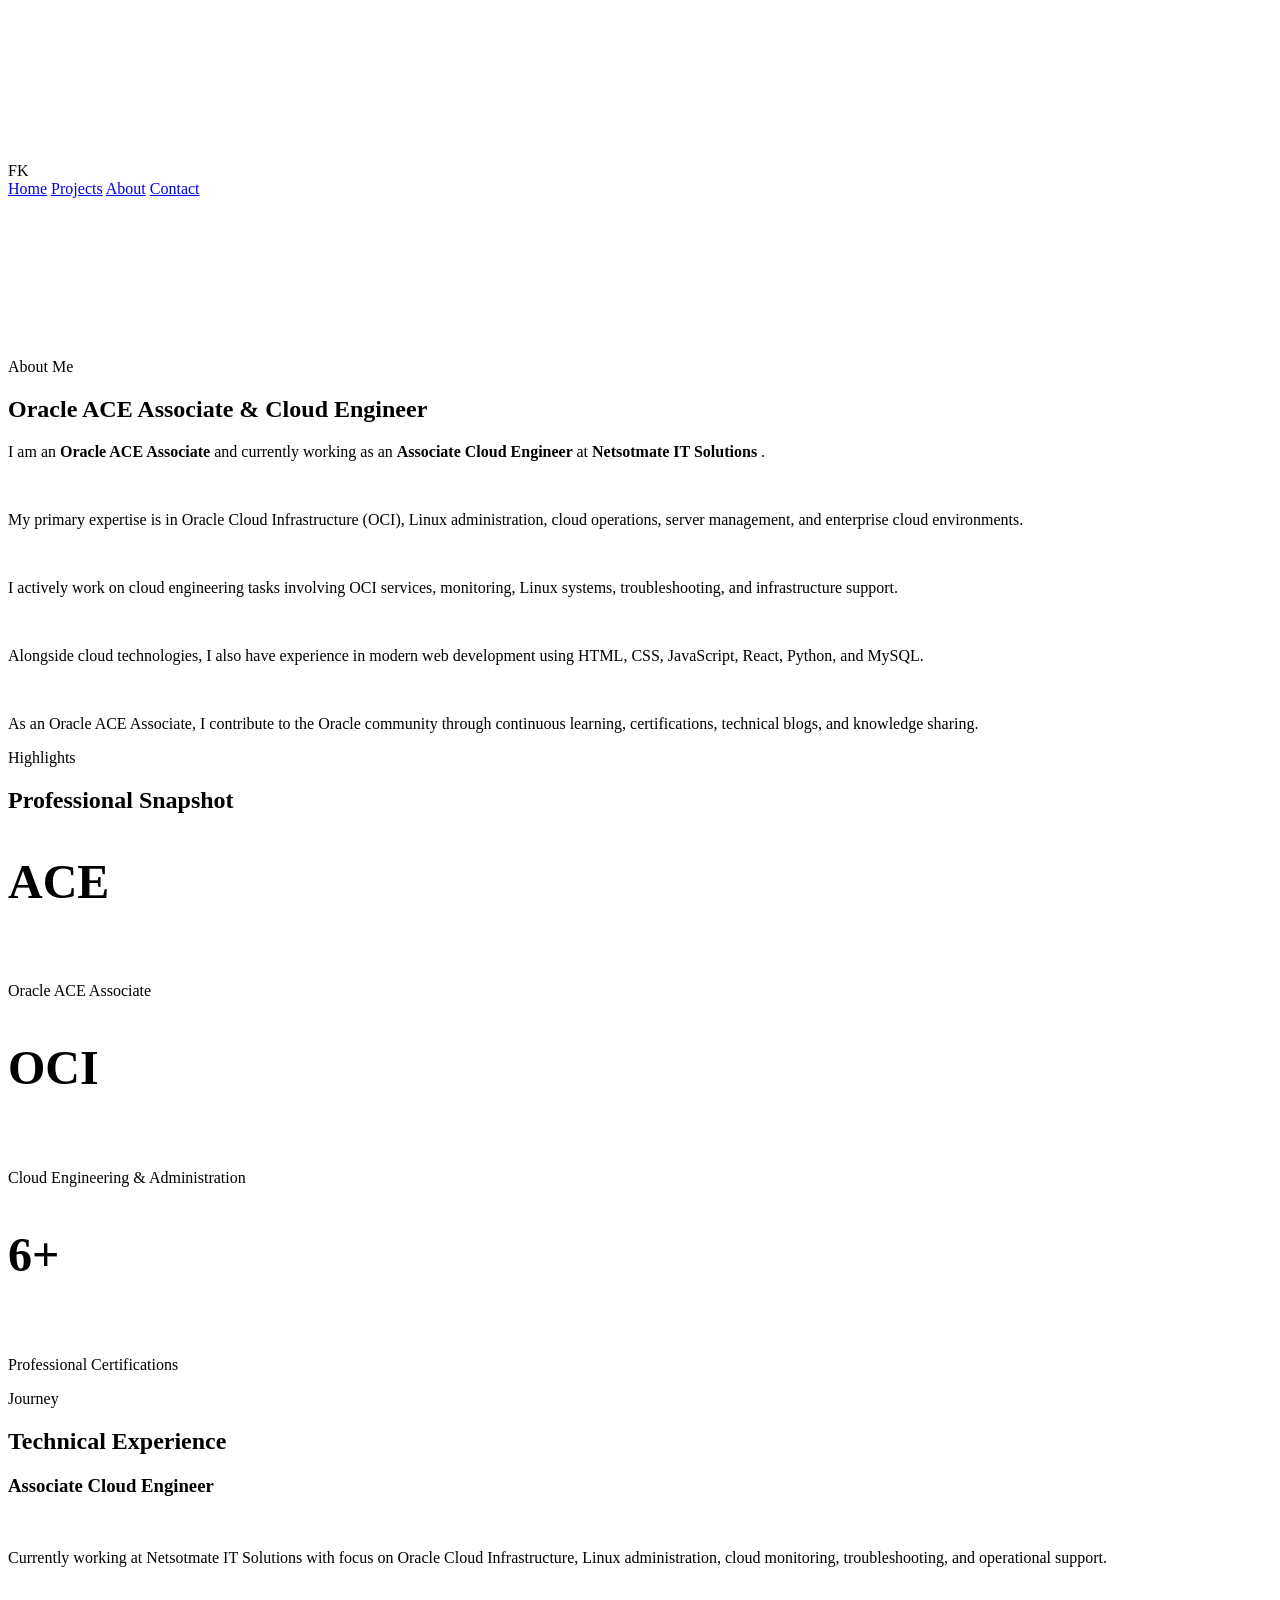
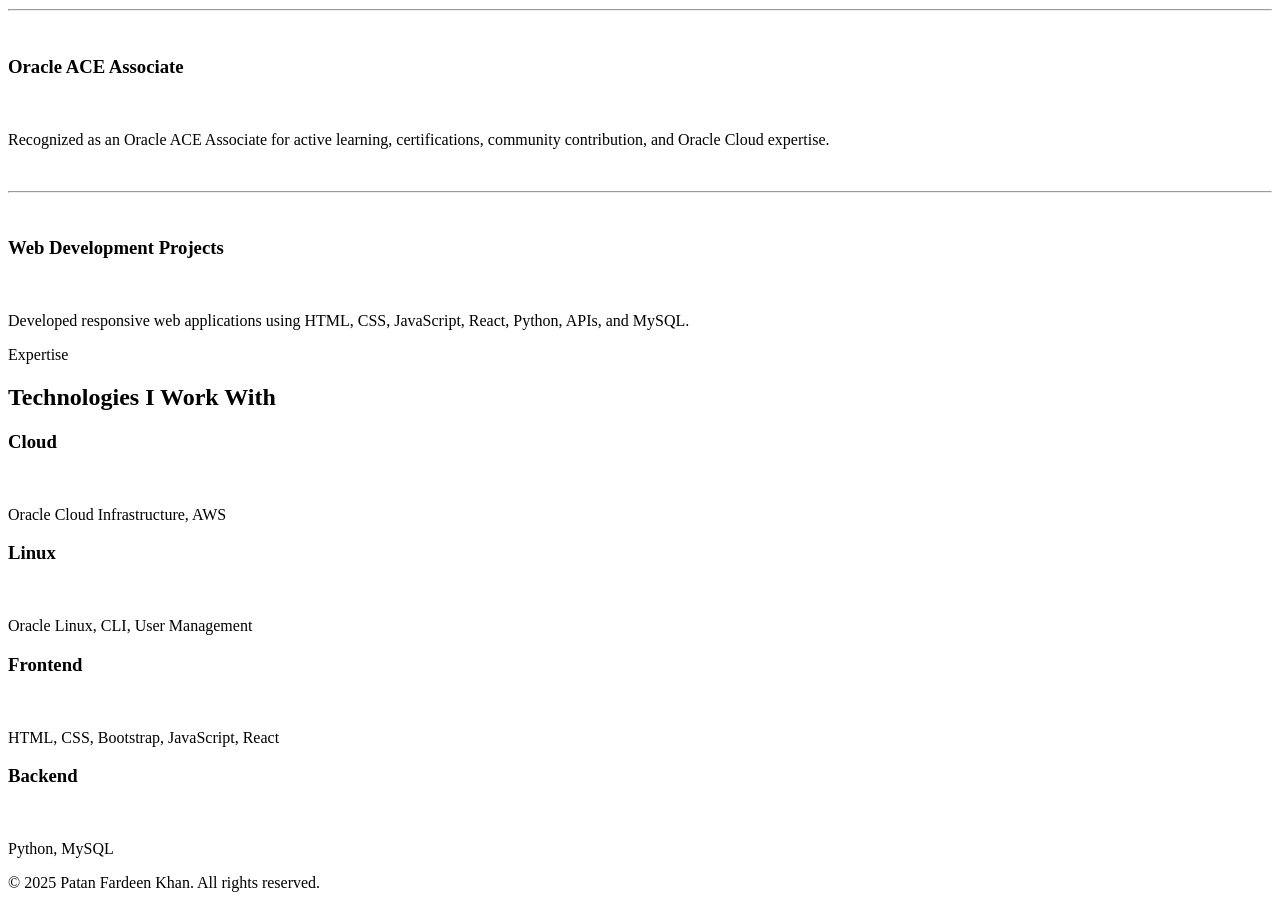
==== about.html @ bdfa86b9 "CSS" ====
<!DOCTYPE html>
<html lang="en">

<head>

  <meta charset="UTF-8" />
  <meta name="viewport" content="width=device-width, initial-scale=1.0"/>

  <title>About | Patan Fardeen Khan</title>

  <link rel="icon" href="images/icons8-portfolio-50.ico">

  <link rel="preconnect" href="https://fonts.googleapis.com">
  <link rel="preconnect" href="https://fonts.gstatic.com" crossorigin>

  <link href="https://fonts.googleapis.com/css2?family=Syne:wght@400;600;700;800&family=DM+Sans:wght@300;400;500;700&display=swap" rel="stylesheet">

  <link rel="stylesheet" href="css/style.css">

</head>

<body>

  <canvas id="bg-canvas"></canvas>

  <!-- HEADER -->

  <header>

    <div class="nav-logo">
      FK
    </div>

    <nav>
      <a href="index.html">Home</a>
      <a href="projects.html">Projects</a>
      <a href="about.html" class="active">About</a>
      <a href="contact.html">Contact</a>
    </nav>

  </header>

  <main>

    <!-- HERO -->

    <section class="section" style="padding-top:10rem;">

      <div class="section-label reveal">
        About Me
      </div>

      <h1 class="section-title reveal">
        Oracle ACE Associate & Cloud Engineer
      </h1>

      <div class="card reveal">

        <p>

          I am an
          <strong style="color:var(--accent);">
            Oracle ACE Associate
          </strong>
          and currently working as an
          <strong style="color:var(--accent);">
            Associate Cloud Engineer
          </strong>
          at
          <strong style="color:var(--accent2);">
            Netsotmate IT Solutions
          </strong>.

        </p>

        <br>

        <p>

          My primary expertise is in
          Oracle Cloud Infrastructure (OCI),
          Linux administration,
          cloud operations,
          server management,
          and enterprise cloud environments.

        </p>

        <br>

        <p>

          I actively work on cloud engineering tasks involving
          OCI services, monitoring, Linux systems,
          troubleshooting, and infrastructure support.

        </p>

        <br>

        <p>

          Alongside cloud technologies,
          I also have experience in modern web development using
          HTML, CSS, JavaScript, React, Python, and MySQL.

        </p>

        <br>

        <p>

          As an Oracle ACE Associate,
          I contribute to the Oracle community through
          continuous learning, certifications,
          technical blogs, and knowledge sharing.

        </p>

      </div>

    </section>

    <!-- STATS -->

    <section class="section reveal">

      <div class="section-label">
        Highlights
      </div>

      <h2 class="section-title">
        Professional Snapshot
      </h2>

      <div class="project-grid">

        <div class="card">

          <h2 style="font-size:3rem; color:var(--accent);">
            ACE
          </h2>

          <br>

          <p>
            Oracle ACE Associate
          </p>

        </div>

        <div class="card">

          <h2 style="font-size:3rem; color:var(--accent);">
            OCI
          </h2>

          <br>

          <p>
            Cloud Engineering & Administration
          </p>

        </div>

        <div class="card">

          <h2 style="font-size:3rem; color:var(--accent);">
            6+
          </h2>

          <br>

          <p>
            Professional Certifications
          </p>

        </div>

      </div>

    </section>

    <!-- JOURNEY -->

    <section class="section reveal">

      <div class="section-label">
        Journey
      </div>

      <h2 class="section-title">
        Technical Experience
      </h2>

      <div class="card">

        <h3>
          Associate Cloud Engineer
        </h3>

        <br>

        <p>

          Currently working at Netsotmate IT Solutions
          with focus on Oracle Cloud Infrastructure,
          Linux administration, cloud monitoring,
          troubleshooting, and operational support.

        </p>

        <br>

        <hr style="border-color:var(--border);">

        <br>

        <h3>
          Oracle ACE Associate
        </h3>

        <br>

        <p>

          Recognized as an Oracle ACE Associate
          for active learning, certifications,
          community contribution, and Oracle Cloud expertise.

        </p>

        <br>

        <hr style="border-color:var(--border);">

        <br>

        <h3>
          Web Development Projects
        </h3>

        <br>

        <p>

          Developed responsive web applications
          using HTML, CSS, JavaScript, React,
          Python, APIs, and MySQL.

        </p>

      </div>

    </section>

    <!-- SKILLS -->

    <section class="section reveal">

      <div class="section-label">
        Expertise
      </div>

      <h2 class="section-title">
        Technologies I Work With
      </h2>

      <div class="project-grid">

        <div class="card">
          <h3>Cloud</h3>
          <br>
          <p>Oracle Cloud Infrastructure, AWS</p>
        </div>

        <div class="card">
          <h3>Linux</h3>
          <br>
          <p>Oracle Linux, CLI, User Management</p>
        </div>

        <div class="card">
          <h3>Frontend</h3>
          <br>
          <p>HTML, CSS, Bootstrap, JavaScript, React</p>
        </div>

        <div class="card">
          <h3>Backend</h3>
          <br>
          <p>Python, MySQL</p>
        </div>

      </div>

    </section>

  </main>

  <!-- FOOTER -->

  <footer>

    <p>
      &copy; 2025 Patan Fardeen Khan. All rights reserved.
    </p>

  </footer>

  <script src="js/script.js"></script>

</body>
</html>
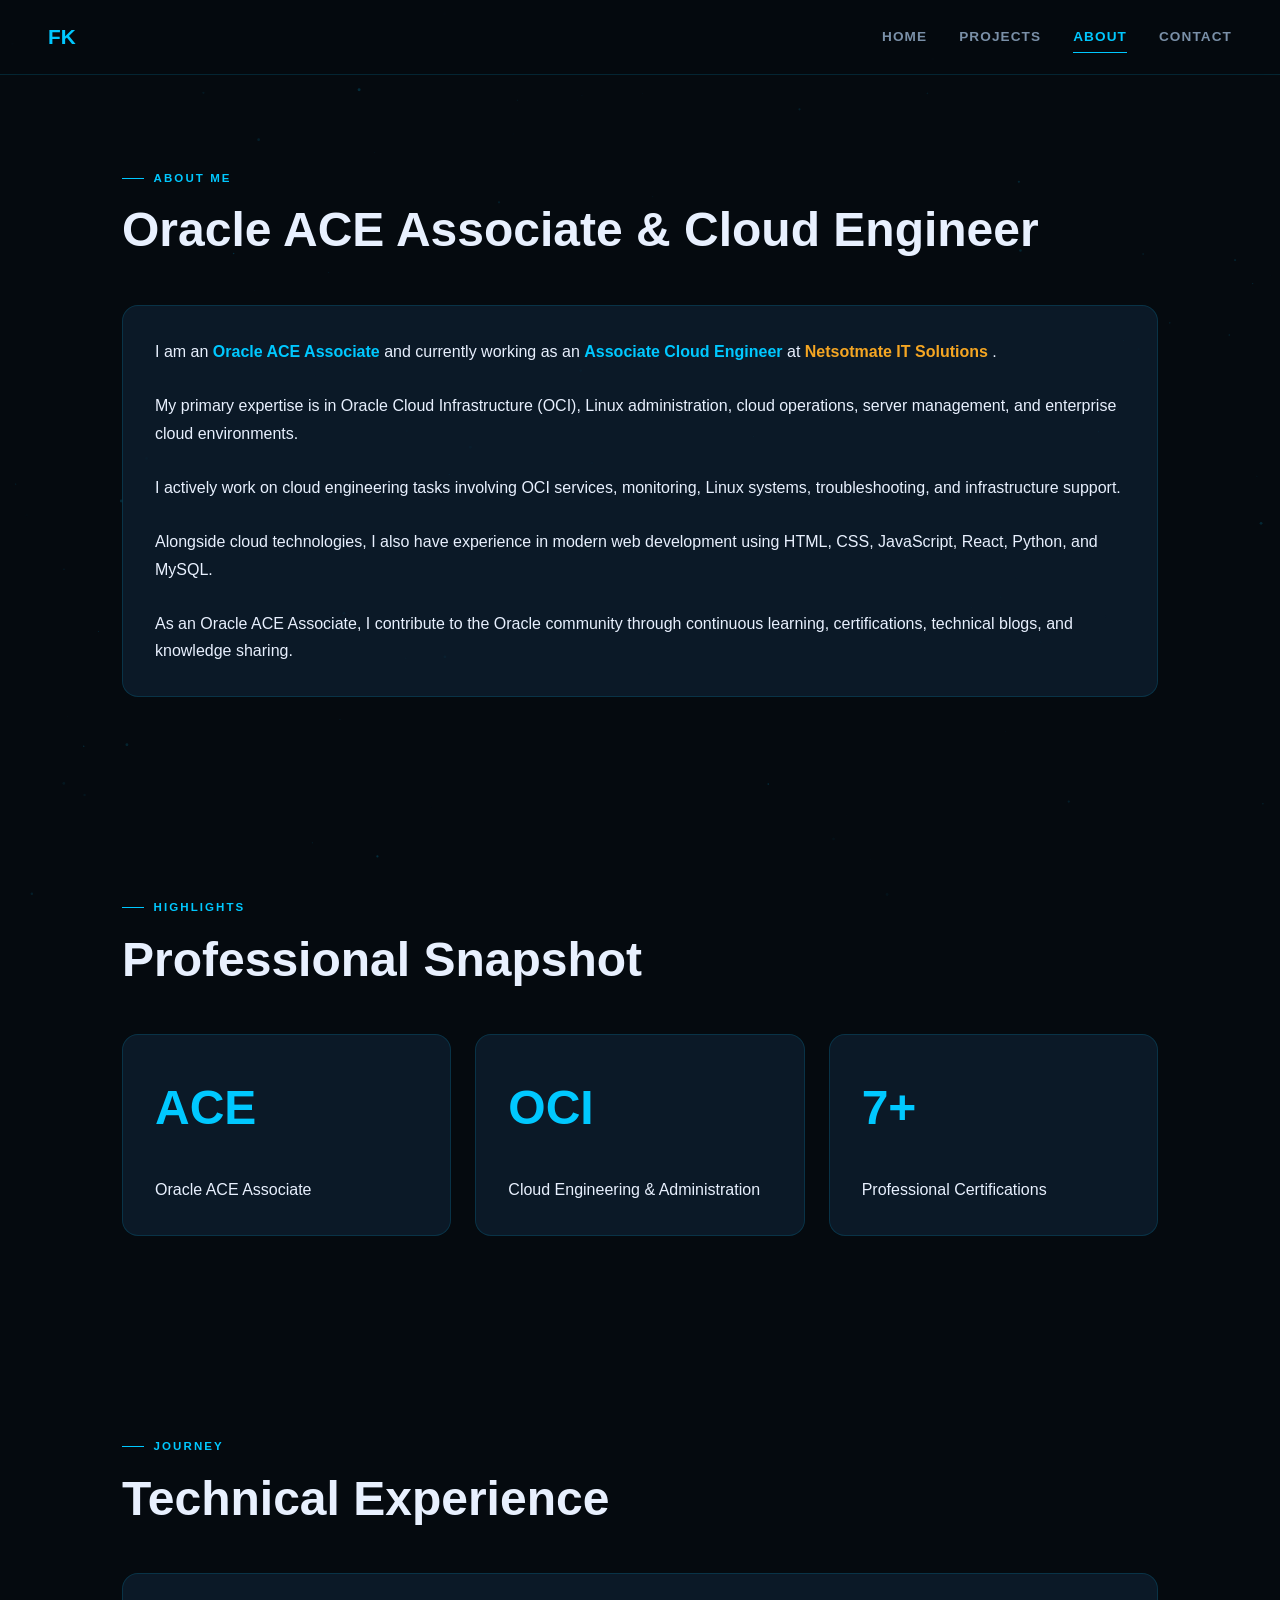
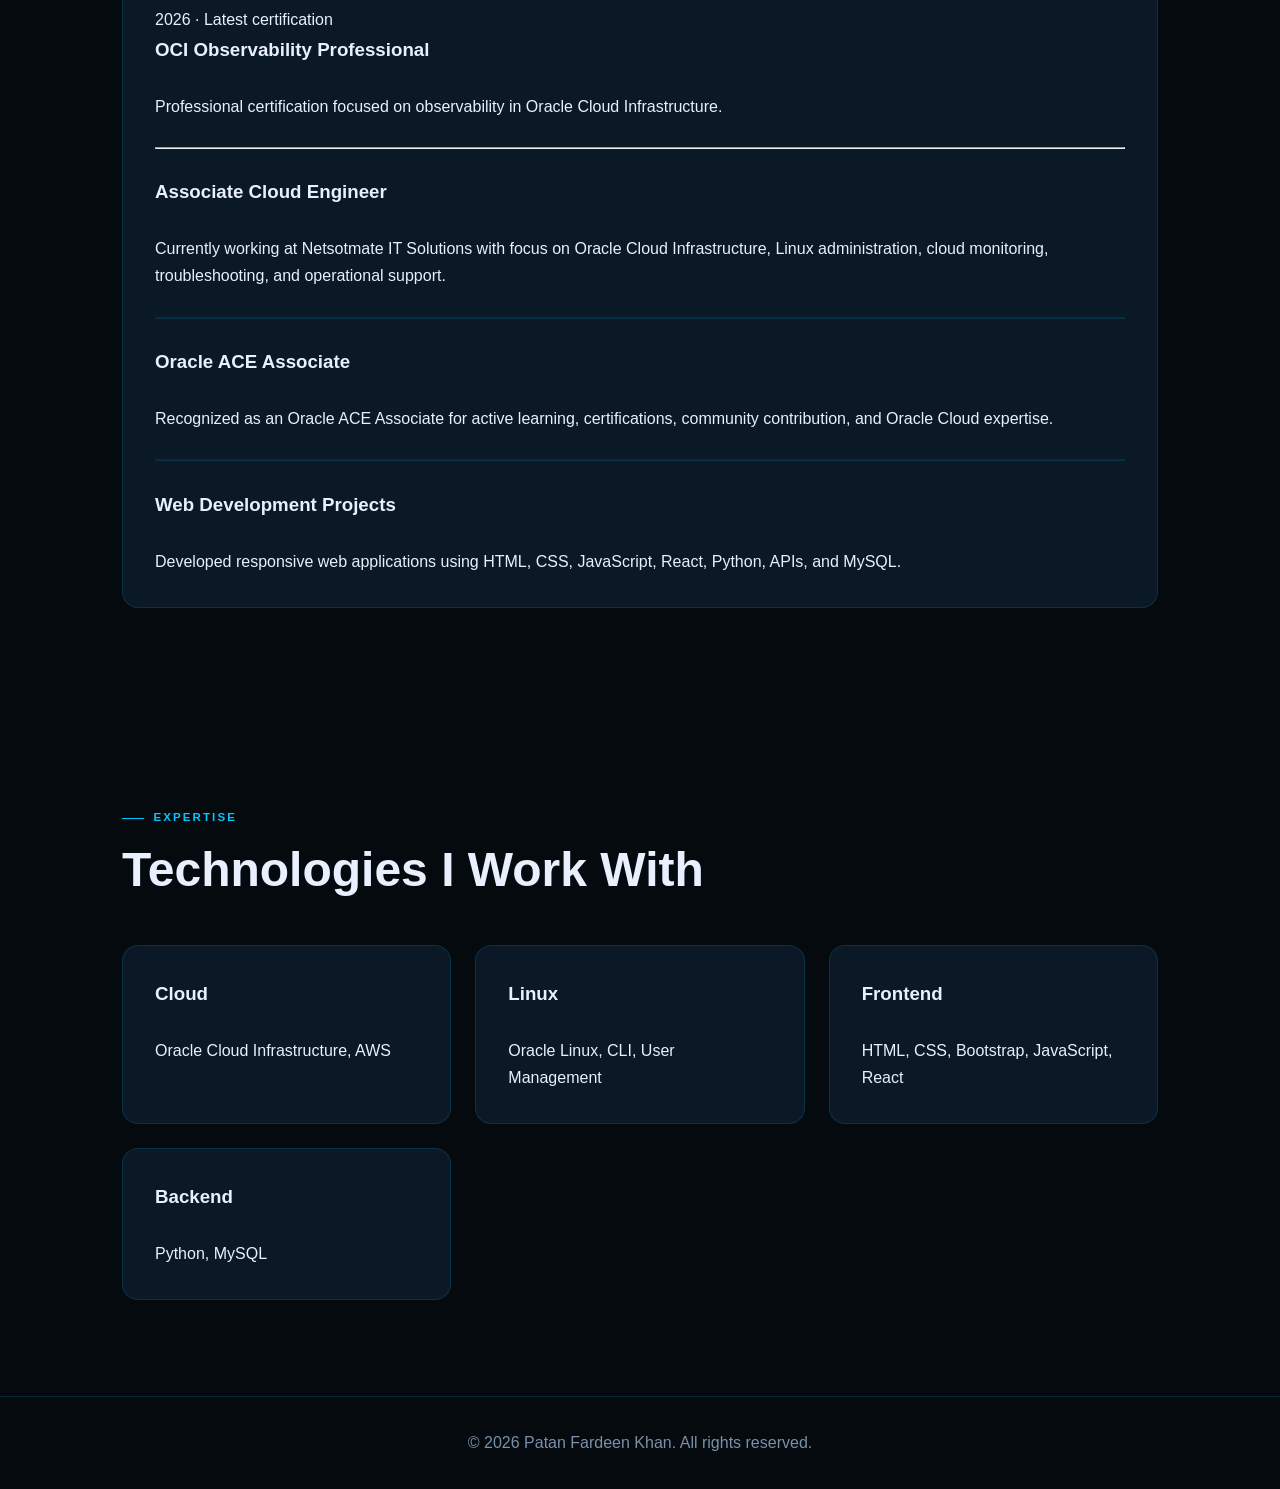
==== commit 25bc4eb7: "Refresh portfolio design and add OCI Observability Professional 2026" ====
--- a/about.html
+++ b/about.html
@@ -165,8 +165,8 @@
 
         <div class="card">
 
-          <h2 style="font-size:3rem; color:var(--accent);">
-            6+
+          <h2 style="font-size:3rem; color:var(--accent);">
+            7+
           </h2>
 
           <br>
@@ -193,9 +193,17 @@
         Technical Experience
       </h2>
 
-      <div class="card">
-
-        <h3>
+      <div class="card">
+
+        <div class="credential-kicker">2026 · Latest certification</div>
+        <h3>OCI Observability Professional</h3>
+        <br>
+        <p>Professional certification focused on observability in Oracle Cloud Infrastructure.</p>
+        <br>
+        <hr>
+        <br>
+
+        <h3>
           Associate Cloud Engineer
         </h3>
 
@@ -303,7 +311,7 @@
   <footer>
 
     <p>
-      &copy; 2025 Patan Fardeen Khan. All rights reserved.
+      &copy; 2026 Patan Fardeen Khan. All rights reserved.
     </p>
 
   </footer>
@@ -311,4 +319,5 @@
   <script src="js/script.js"></script>
 
 </body>
-</html>+</html>
+
--- a/css/style.css
+++ b/css/style.css
@@ -0,0 +1,517 @@
+:root {
+  --bg: #050a0f;
+  --bg2: #0a1420;
+  --bg3: #0d1d2e;
+  --accent: #00c8ff;
+  --accent2: #f5a623;
+  --oracle-red: #c74634;
+  --text: #e8f0fe;
+  --text-muted: #7a90a8;
+  --card: rgba(13, 29, 46, 0.8);
+  --border: rgba(0, 200, 255, 0.15);
+
+  --font-display: 'Syne', sans-serif;
+  --font-body: 'DM Sans', sans-serif;
+}
+
+/* ===== CONTACT PAGE ===== */
+
+.contact-section{
+  min-height:100vh;
+  display:flex;
+  align-items:center;
+  justify-content:center;
+  padding:8rem 2rem 4rem;
+  position:relative;
+  z-index:1;
+}
+
+.contact-wrapper{
+  width:100%;
+  max-width:750px;
+}
+
+.contact-card{
+  background:var(--card);
+  border:1px solid var(--border);
+  border-radius:20px;
+  padding:3rem;
+  backdrop-filter:blur(10px);
+}
+
+.contact-card h2{
+  font-family:var(--font-display);
+  font-size:clamp(2rem,4vw,3rem);
+  margin-bottom:1rem;
+}
+
+.contact-card p{
+  color:var(--text-muted);
+  margin-bottom:2rem;
+}
+
+form{
+  width:100%;
+  max-width:100%;
+  margin:auto;
+  display:flex;
+  flex-direction:column;
+  gap:1.2rem;
+}
+
+input,
+textarea{
+  width:100%;
+  background:rgba(255,255,255,.03);
+  border:1px solid var(--border);
+  padding:1rem;
+  border-radius:12px;
+  color:white;
+  font-size:1rem;
+  transition:.3s;
+}
+
+input:focus,
+textarea:focus{
+  border-color:var(--accent);
+  box-shadow:0 0 20px rgba(0,200,255,.1);
+}
+
+textarea{
+  min-height:180px;
+  resize:none;
+}
+
+button{
+  background:var(--accent);
+  color:#000;
+  border:none;
+  padding:1rem;
+  border-radius:12px;
+  font-weight:700;
+  font-size:1rem;
+  cursor:pointer;
+  transition:.3s;
+}
+
+button:hover{
+  transform:translateY(-3px);
+  box-shadow:0 10px 30px rgba(0,200,255,.25);
+}
+
+.form-feedback{
+  margin-top:1rem;
+  text-align:center;
+}
+
+.contact-email{
+  margin-top:2rem;
+  text-align:center;
+  color:var(--text-muted);
+}
+
+.contact-email a{
+  color:var(--accent);
+  text-decoration:none;
+}
+
+.contact-email a:hover{
+  text-decoration:underline;
+}
+
+*{
+  margin:0;
+  padding:0;
+  box-sizing:border-box;
+}
+
+html{
+  scroll-behavior:smooth;
+}
+
+body{
+  font-family:var(--font-body);
+  background:var(--bg);
+  color:var(--text);
+  overflow-x:hidden;
+  line-height:1.7;
+}
+
+/* ===== BACKGROUND ===== */
+
+#bg-canvas{
+  position:fixed;
+  top:0;
+  left:0;
+  width:100%;
+  height:100%;
+  z-index:0;
+  opacity:.4;
+}
+
+/* ===== HEADER ===== */
+
+header{
+  position:fixed;
+  top:0;
+  left:0;
+  right:0;
+  z-index:1000;
+
+  display:flex;
+  justify-content:space-between;
+  align-items:center;
+
+  padding:1.2rem 3rem;
+
+  background:rgba(5,10,15,.75);
+  backdrop-filter:blur(20px);
+
+  border-bottom:1px solid var(--border);
+}
+
+.nav-logo{
+  font-family:var(--font-display);
+  font-size:1.3rem;
+  font-weight:800;
+  color:var(--accent);
+}
+
+nav{
+  display:flex;
+  gap:2rem;
+  margin-left:auto;
+  align-items:center;
+}
+
+nav a{
+  text-decoration:none;
+  color:var(--text-muted);
+  font-size:.85rem;
+  font-weight:600;
+  letter-spacing:.08em;
+  text-transform:uppercase;
+  transition:.3s;
+  position:relative;
+}
+
+nav a:hover,
+nav a.active{
+  color:var(--accent);
+}
+
+nav a::after{
+  content:'';
+  position:absolute;
+  left:0;
+  bottom:-5px;
+  width:0;
+  height:1px;
+  background:var(--accent);
+  transition:.3s;
+}
+
+nav a:hover::after,
+nav a.active::after{
+  width:100%;
+}
+
+/* ===== COMMON SECTION ===== */
+
+.section{
+  position:relative;
+  z-index:1;
+  max-width:1100px;
+  margin:auto;
+  padding:6rem 2rem;
+}
+
+.section-label{
+  display:inline-flex;
+  align-items:center;
+  gap:.6rem;
+
+  color:var(--accent);
+
+  font-size:.72rem;
+  font-weight:700;
+
+  text-transform:uppercase;
+  letter-spacing:.18em;
+
+  margin-bottom:1rem;
+}
+
+.section-label::before{
+  content:'';
+  width:22px;
+  height:1px;
+  background:var(--accent);
+}
+
+.section-title{
+  font-family:var(--font-display);
+  font-size:clamp(2rem,4vw,3rem);
+  font-weight:800;
+  line-height:1.1;
+  margin-bottom:3rem;
+}
+
+/* ===== HERO ===== */
+
+.hero{
+  min-height:100vh;
+  display:flex;
+  align-items:center;
+  justify-content:center;
+  padding:8rem 2rem 4rem;
+  position:relative;
+}
+
+.hero-inner{
+  display:grid;
+  grid-template-columns:1fr 1fr;
+  gap:5rem;
+  align-items:center;
+  max-width:1100px;
+  width:100%;
+}
+
+.hero-name{
+  font-family:var(--font-display);
+  font-size:clamp(3rem,6vw,5rem);
+  font-weight:800;
+  line-height:1;
+  margin-bottom:1rem;
+}
+
+.hero-name .outline{
+  display:block;
+  color:transparent;
+  -webkit-text-stroke:1.5px rgba(0,200,255,.7);
+}
+
+.hero-desc{
+  color:var(--text-muted);
+  max-width:500px;
+  margin-bottom:2rem;
+}
+
+.hero-desc strong{
+  color:var(--text);
+}
+
+.hero-ctas{
+  display:flex;
+  gap:1rem;
+  flex-wrap:wrap;
+}
+
+.btn-primary{
+  background:var(--accent);
+  color:#000;
+  text-decoration:none;
+  padding:.9rem 2rem;
+  border-radius:5px;
+  font-weight:700;
+  transition:.3s;
+}
+
+.btn-primary:hover{
+  transform:translateY(-3px);
+  box-shadow:0 10px 30px rgba(0,200,255,.25);
+}
+
+.btn-outline{
+  border:1px solid var(--border);
+  color:var(--text);
+  text-decoration:none;
+  padding:.9rem 2rem;
+  border-radius:5px;
+  transition:.3s;
+}
+
+.btn-outline:hover{
+  border-color:var(--accent);
+  color:var(--accent);
+}
+
+/* ===== PROFILE ===== */
+
+.profile-wrap{
+  position:relative;
+  width:230px;
+  height:230px;
+  margin:auto;
+}
+
+.profile-wrap::before{
+  content:'';
+  position:absolute;
+  inset:-4px;
+  border-radius:50%;
+  background:conic-gradient(
+    var(--accent),
+    var(--accent2),
+    var(--oracle-red),
+    var(--accent)
+  );
+
+  animation:spin 5s linear infinite;
+}
+
+.profile-wrap::after{
+  content:'';
+  position:absolute;
+  inset:3px;
+  background:var(--bg);
+  border-radius:50%;
+}
+
+.profile-pic{
+  position:relative;
+  z-index:2;
+  width:100%;
+  height:100%;
+  object-fit:cover;
+  border-radius:50%;
+}
+
+/* ===== CARD ===== */
+
+.card{
+  background:var(--card);
+  border:1px solid var(--border);
+  border-radius:16px;
+  padding:2rem;
+  transition:.35s;
+}
+
+.card:hover{
+  transform:translateY(-5px);
+  border-color:rgba(0,200,255,.4);
+}
+
+/* ===== PROJECTS ===== */
+
+.project-grid{
+  display:grid;
+  grid-template-columns:repeat(auto-fit,minmax(300px,1fr));
+  gap:1.5rem;
+}
+
+.project-card{
+  background:var(--card);
+  border:1px solid var(--border);
+  border-radius:16px;
+  padding:2rem;
+  transition:.35s;
+}
+
+.project-card:hover{
+  transform:translateY(-6px);
+  border-color:rgba(0,200,255,.35);
+}
+
+.project-card h3{
+  margin-bottom:1rem;
+  font-family:var(--font-display);
+}
+
+.project-card p{
+  color:var(--text-muted);
+  margin-bottom:1.5rem;
+}
+
+.project-links{
+  display:flex;
+  gap:1rem;
+}
+
+.project-links a{
+  color:var(--accent);
+  text-decoration:none;
+}
+
+/* ===== FORM ===== */
+
+form{
+  display:flex;
+  flex-direction:column;
+  gap:1rem;
+  max-width:700px;
+}
+
+input,
+textarea{
+  background:rgba(255,255,255,.03);
+  border:1px solid var(--border);
+  padding:1rem;
+  border-radius:10px;
+  color:white;
+  outline:none;
+}
+
+textarea{
+  min-height:180px;
+  resize:none;
+}
+
+/* ===== FOOTER ===== */
+
+footer{
+  position:relative;
+  z-index:1;
+  border-top:1px solid var(--border);
+  padding:2rem;
+  text-align:center;
+  color:var(--text-muted);
+}
+
+/* ===== ANIMATION ===== */
+
+.reveal{
+  opacity:0;
+  transform:translateY(40px);
+  transition:1s;
+}
+
+.reveal.visible{
+  opacity:1;
+  transform:translateY(0);
+}
+
+@keyframes spin{
+  from{
+    transform:rotate(0);
+  }
+  to{
+    transform:rotate(360deg);
+  }
+}
+
+/* ===== RESPONSIVE ===== */
+
+@media(max-width:768px){
+
+  header{
+    padding:1rem 1.5rem;
+  }
+
+  nav{
+    gap:1rem;
+  }
+
+  .hero-inner{
+    grid-template-columns:1fr;
+    text-align:center;
+  }
+
+  .hero-ctas{
+    justify-content:center;
+  }
+
+  .section{
+    padding:4rem 1.5rem;
+  }
+}
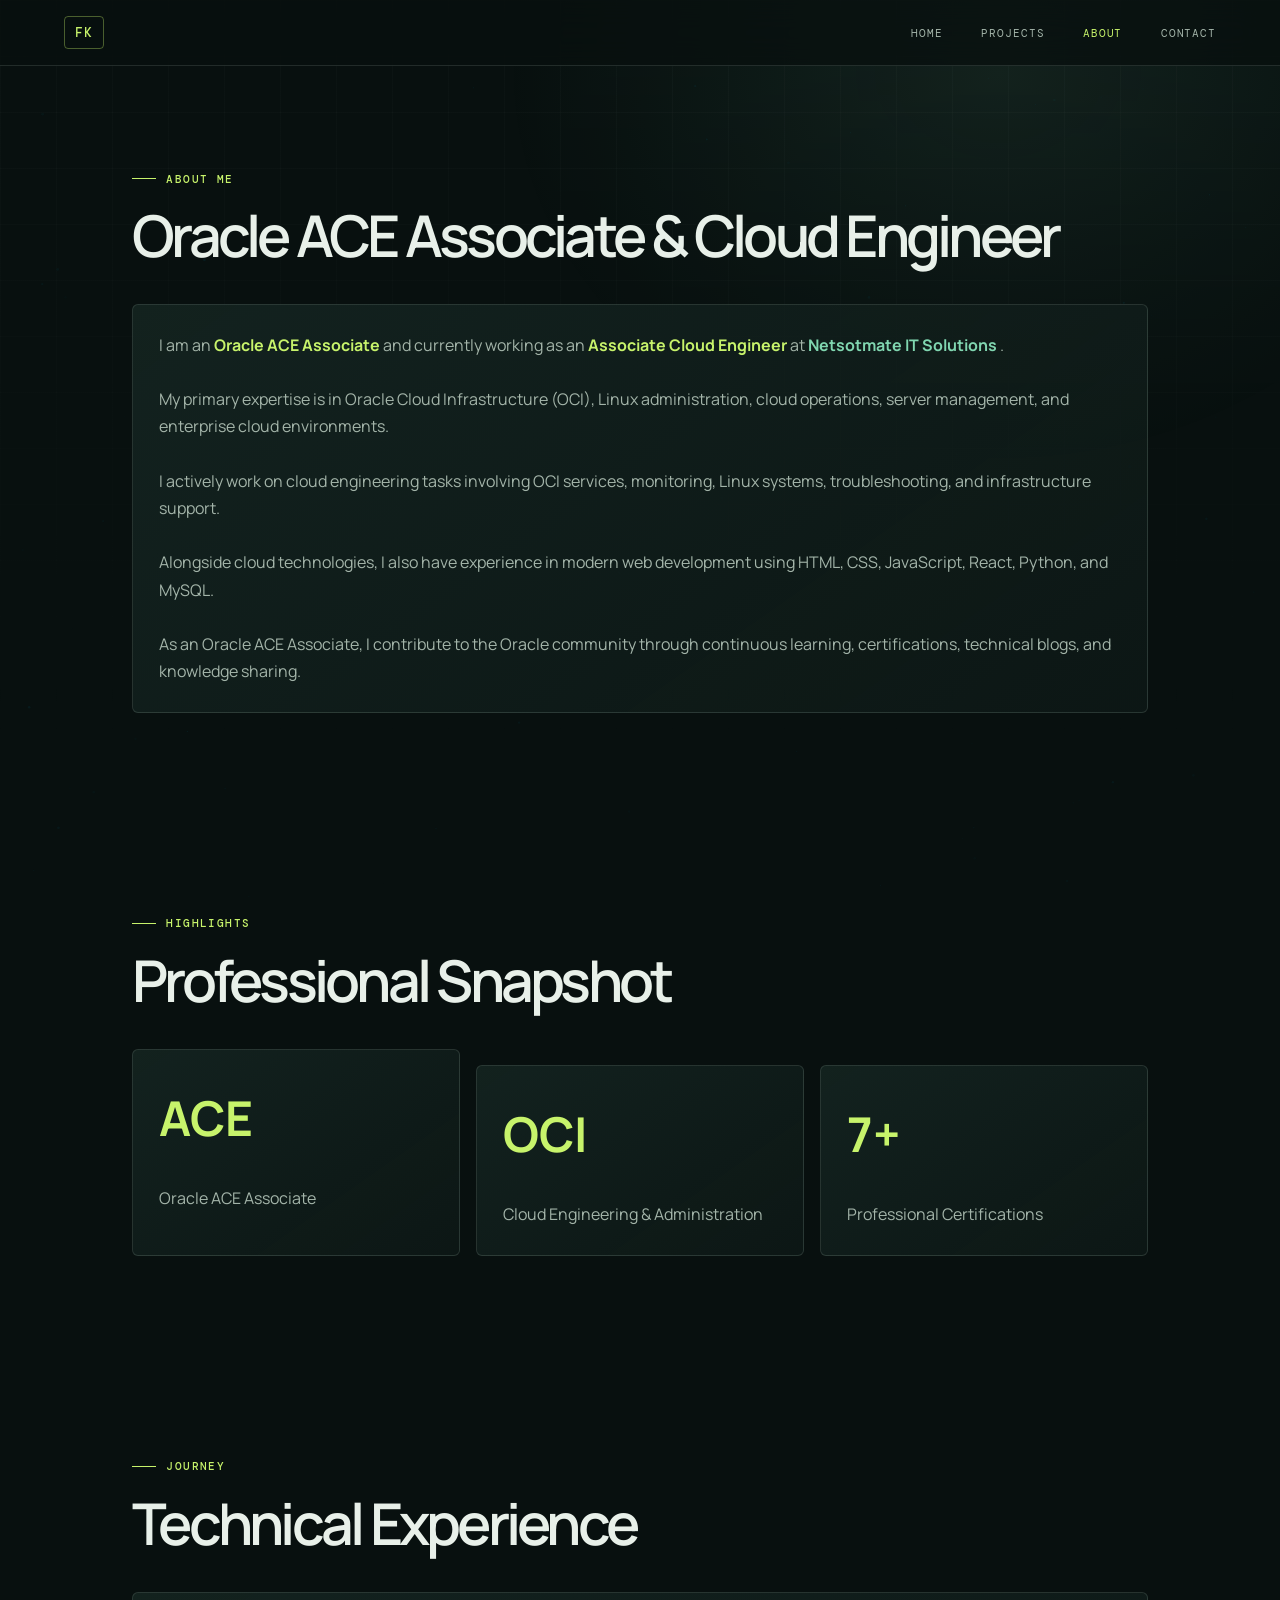
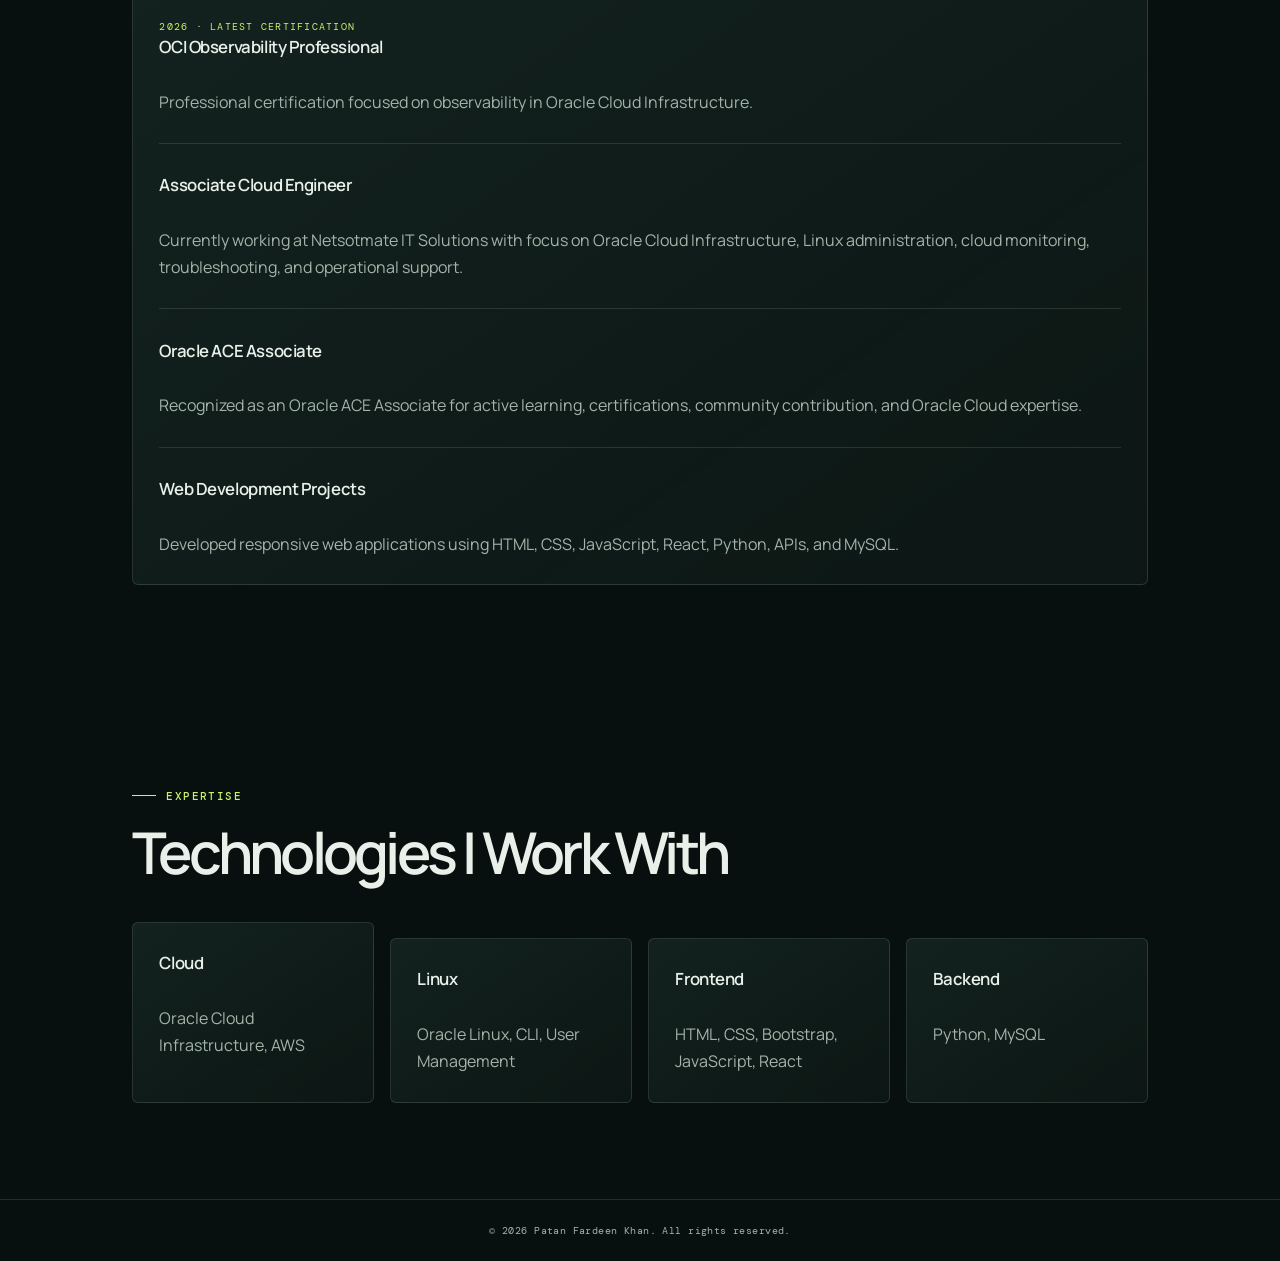
==== commit 9f5344c2: "Bust cached stylesheet on portfolio pages" ====
--- a/about.html
+++ b/about.html
@@ -15,7 +15,7 @@
 
   <link href="https://fonts.googleapis.com/css2?family=Syne:wght@400;600;700;800&family=DM+Sans:wght@300;400;500;700&display=swap" rel="stylesheet">
 
-  <link rel="stylesheet" href="css/style.css">
+  <link rel="stylesheet" href="css/style.css?v=20260924">
 
 </head>
 
--- a/css/style.css
+++ b/css/style.css
@@ -1,517 +1,14 @@
-:root {
-  --bg: #050a0f;
-  --bg2: #0a1420;
-  --bg3: #0d1d2e;
-  --accent: #00c8ff;
-  --accent2: #f5a623;
-  --oracle-red: #c74634;
-  --text: #e8f0fe;
-  --text-muted: #7a90a8;
-  --card: rgba(13, 29, 46, 0.8);
-  --border: rgba(0, 200, 255, 0.15);
+@import url('https://fonts.googleapis.com/css2?family=DM+Mono:wght@400;500&family=Manrope:wght@400;500;600;700;800&display=swap');
 
-  --font-display: 'Syne', sans-serif;
-  --font-body: 'DM Sans', sans-serif;
-}
-
-/* ===== CONTACT PAGE ===== */
-
-.contact-section{
-  min-height:100vh;
-  display:flex;
-  align-items:center;
-  justify-content:center;
-  padding:8rem 2rem 4rem;
-  position:relative;
-  z-index:1;
-}
-
-.contact-wrapper{
-  width:100%;
-  max-width:750px;
-}
-
-.contact-card{
-  background:var(--card);
-  border:1px solid var(--border);
-  border-radius:20px;
-  padding:3rem;
-  backdrop-filter:blur(10px);
-}
-
-.contact-card h2{
-  font-family:var(--font-display);
-  font-size:clamp(2rem,4vw,3rem);
-  margin-bottom:1rem;
-}
-
-.contact-card p{
-  color:var(--text-muted);
-  margin-bottom:2rem;
-}
-
-form{
-  width:100%;
-  max-width:100%;
-  margin:auto;
-  display:flex;
-  flex-direction:column;
-  gap:1.2rem;
-}
-
-input,
-textarea{
-  width:100%;
-  background:rgba(255,255,255,.03);
-  border:1px solid var(--border);
-  padding:1rem;
-  border-radius:12px;
-  color:white;
-  font-size:1rem;
-  transition:.3s;
-}
-
-input:focus,
-textarea:focus{
-  border-color:var(--accent);
-  box-shadow:0 0 20px rgba(0,200,255,.1);
-}
-
-textarea{
-  min-height:180px;
-  resize:none;
-}
-
-button{
-  background:var(--accent);
-  color:#000;
-  border:none;
-  padding:1rem;
-  border-radius:12px;
-  font-weight:700;
-  font-size:1rem;
-  cursor:pointer;
-  transition:.3s;
-}
-
-button:hover{
-  transform:translateY(-3px);
-  box-shadow:0 10px 30px rgba(0,200,255,.25);
-}
-
-.form-feedback{
-  margin-top:1rem;
-  text-align:center;
-}
-
-.contact-email{
-  margin-top:2rem;
-  text-align:center;
-  color:var(--text-muted);
-}
-
-.contact-email a{
-  color:var(--accent);
-  text-decoration:none;
-}
-
-.contact-email a:hover{
-  text-decoration:underline;
-}
-
-*{
-  margin:0;
-  padding:0;
-  box-sizing:border-box;
-}
-
-html{
-  scroll-behavior:smooth;
-}
-
-body{
-  font-family:var(--font-body);
-  background:var(--bg);
-  color:var(--text);
-  overflow-x:hidden;
-  line-height:1.7;
-}
-
-/* ===== BACKGROUND ===== */
-
-#bg-canvas{
-  position:fixed;
-  top:0;
-  left:0;
-  width:100%;
-  height:100%;
-  z-index:0;
-  opacity:.4;
-}
-
-/* ===== HEADER ===== */
-
-header{
-  position:fixed;
-  top:0;
-  left:0;
-  right:0;
-  z-index:1000;
-
-  display:flex;
-  justify-content:space-between;
-  align-items:center;
-
-  padding:1.2rem 3rem;
-
-  background:rgba(5,10,15,.75);
-  backdrop-filter:blur(20px);
-
-  border-bottom:1px solid var(--border);
-}
-
-.nav-logo{
-  font-family:var(--font-display);
-  font-size:1.3rem;
-  font-weight:800;
-  color:var(--accent);
-}
-
-nav{
-  display:flex;
-  gap:2rem;
-  margin-left:auto;
-  align-items:center;
-}
-
-nav a{
-  text-decoration:none;
-  color:var(--text-muted);
-  font-size:.85rem;
-  font-weight:600;
-  letter-spacing:.08em;
-  text-transform:uppercase;
-  transition:.3s;
-  position:relative;
-}
-
-nav a:hover,
-nav a.active{
-  color:var(--accent);
-}
-
-nav a::after{
-  content:'';
-  position:absolute;
-  left:0;
-  bottom:-5px;
-  width:0;
-  height:1px;
-  background:var(--accent);
-  transition:.3s;
-}
-
-nav a:hover::after,
-nav a.active::after{
-  width:100%;
-}
-
-/* ===== COMMON SECTION ===== */
-
-.section{
-  position:relative;
-  z-index:1;
-  max-width:1100px;
-  margin:auto;
-  padding:6rem 2rem;
-}
-
-.section-label{
-  display:inline-flex;
-  align-items:center;
-  gap:.6rem;
-
-  color:var(--accent);
-
-  font-size:.72rem;
-  font-weight:700;
-
-  text-transform:uppercase;
-  letter-spacing:.18em;
-
-  margin-bottom:1rem;
-}
-
-.section-label::before{
-  content:'';
-  width:22px;
-  height:1px;
-  background:var(--accent);
-}
-
-.section-title{
-  font-family:var(--font-display);
-  font-size:clamp(2rem,4vw,3rem);
-  font-weight:800;
-  line-height:1.1;
-  margin-bottom:3rem;
-}
-
-/* ===== HERO ===== */
-
-.hero{
-  min-height:100vh;
-  display:flex;
-  align-items:center;
-  justify-content:center;
-  padding:8rem 2rem 4rem;
-  position:relative;
-}
-
-.hero-inner{
-  display:grid;
-  grid-template-columns:1fr 1fr;
-  gap:5rem;
-  align-items:center;
-  max-width:1100px;
-  width:100%;
-}
-
-.hero-name{
-  font-family:var(--font-display);
-  font-size:clamp(3rem,6vw,5rem);
-  font-weight:800;
-  line-height:1;
-  margin-bottom:1rem;
-}
-
-.hero-name .outline{
-  display:block;
-  color:transparent;
-  -webkit-text-stroke:1.5px rgba(0,200,255,.7);
-}
-
-.hero-desc{
-  color:var(--text-muted);
-  max-width:500px;
-  margin-bottom:2rem;
-}
-
-.hero-desc strong{
-  color:var(--text);
-}
-
-.hero-ctas{
-  display:flex;
-  gap:1rem;
-  flex-wrap:wrap;
-}
-
-.btn-primary{
-  background:var(--accent);
-  color:#000;
-  text-decoration:none;
-  padding:.9rem 2rem;
-  border-radius:5px;
-  font-weight:700;
-  transition:.3s;
-}
-
-.btn-primary:hover{
-  transform:translateY(-3px);
-  box-shadow:0 10px 30px rgba(0,200,255,.25);
-}
-
-.btn-outline{
-  border:1px solid var(--border);
-  color:var(--text);
-  text-decoration:none;
-  padding:.9rem 2rem;
-  border-radius:5px;
-  transition:.3s;
-}
-
-.btn-outline:hover{
-  border-color:var(--accent);
-  color:var(--accent);
-}
-
-/* ===== PROFILE ===== */
-
-.profile-wrap{
-  position:relative;
-  width:230px;
-  height:230px;
-  margin:auto;
-}
-
-.profile-wrap::before{
-  content:'';
-  position:absolute;
-  inset:-4px;
-  border-radius:50%;
-  background:conic-gradient(
-    var(--accent),
-    var(--accent2),
-    var(--oracle-red),
-    var(--accent)
-  );
-
-  animation:spin 5s linear infinite;
-}
-
-.profile-wrap::after{
-  content:'';
-  position:absolute;
-  inset:3px;
-  background:var(--bg);
-  border-radius:50%;
-}
-
-.profile-pic{
-  position:relative;
-  z-index:2;
-  width:100%;
-  height:100%;
-  object-fit:cover;
-  border-radius:50%;
-}
-
-/* ===== CARD ===== */
-
-.card{
-  background:var(--card);
-  border:1px solid var(--border);
-  border-radius:16px;
-  padding:2rem;
-  transition:.35s;
-}
-
-.card:hover{
-  transform:translateY(-5px);
-  border-color:rgba(0,200,255,.4);
-}
-
-/* ===== PROJECTS ===== */
-
-.project-grid{
-  display:grid;
-  grid-template-columns:repeat(auto-fit,minmax(300px,1fr));
-  gap:1.5rem;
-}
-
-.project-card{
-  background:var(--card);
-  border:1px solid var(--border);
-  border-radius:16px;
-  padding:2rem;
-  transition:.35s;
-}
-
-.project-card:hover{
-  transform:translateY(-6px);
-  border-color:rgba(0,200,255,.35);
-}
-
-.project-card h3{
-  margin-bottom:1rem;
-  font-family:var(--font-display);
-}
-
-.project-card p{
-  color:var(--text-muted);
-  margin-bottom:1.5rem;
-}
-
-.project-links{
-  display:flex;
-  gap:1rem;
-}
-
-.project-links a{
-  color:var(--accent);
-  text-decoration:none;
-}
-
-/* ===== FORM ===== */
-
-form{
-  display:flex;
-  flex-direction:column;
-  gap:1rem;
-  max-width:700px;
-}
-
-input,
-textarea{
-  background:rgba(255,255,255,.03);
-  border:1px solid var(--border);
-  padding:1rem;
-  border-radius:10px;
-  color:white;
-  outline:none;
-}
-
-textarea{
-  min-height:180px;
-  resize:none;
-}
-
-/* ===== FOOTER ===== */
-
-footer{
-  position:relative;
-  z-index:1;
-  border-top:1px solid var(--border);
-  padding:2rem;
-  text-align:center;
-  color:var(--text-muted);
-}
-
-/* ===== ANIMATION ===== */
-
-.reveal{
-  opacity:0;
-  transform:translateY(40px);
-  transition:1s;
-}
-
-.reveal.visible{
-  opacity:1;
-  transform:translateY(0);
-}
-
-@keyframes spin{
-  from{
-    transform:rotate(0);
-  }
-  to{
-    transform:rotate(360deg);
-  }
-}
-
-/* ===== RESPONSIVE ===== */
-
-@media(max-width:768px){
-
-  header{
-    padding:1rem 1.5rem;
-  }
-
-  nav{
-    gap:1rem;
-  }
-
-  .hero-inner{
-    grid-template-columns:1fr;
-    text-align:center;
-  }
-
-  .hero-ctas{
-    justify-content:center;
-  }
-
-  .section{
-    padding:4rem 1.5rem;
-  }
-}
+:root{--bg:#08100f;--panel:#101c1a;--panel2:#142320;--line:rgba(211,237,222,.13);--ink:#e8f0e9;--muted:#a3b4a9;--lime:#c7f36b;--mint:#80d6b0;--orange:#ff9d5c;--display:'Manrope',sans-serif;--mono:'DM Mono',monospace;--card:rgba(16,28,26,.88);--border:var(--line);--accent:var(--lime);--accent2:var(--mint)}
+*{box-sizing:border-box;margin:0;padding:0}html{scroll-behavior:smooth}body{min-height:100vh;background:var(--bg);color:var(--ink);font:16px/1.7 var(--display);overflow-x:hidden}body:before{content:"";position:fixed;inset:0;pointer-events:none;z-index:0;background:radial-gradient(ellipse at 78% 8%,rgba(128,214,176,.10),transparent 35%),linear-gradient(rgba(232,240,233,.025) 1px,transparent 1px),linear-gradient(90deg,rgba(232,240,233,.025) 1px,transparent 1px);background-size:auto,56px 56px,56px 56px;mask-image:linear-gradient(to bottom,black,transparent 85%)}
+#bg-canvas{position:fixed;inset:0;width:100%;height:100%;z-index:0;opacity:.12;pointer-events:none}header{position:fixed;inset:0 0 auto;z-index:10;display:flex;align-items:center;justify-content:space-between;padding:1rem max(5vw,24px);background:rgba(8,16,15,.78);backdrop-filter:blur(18px);border-bottom:1px solid var(--line)}.nav-logo{font:500 .8rem var(--mono);letter-spacing:.1em;color:var(--lime);border:1px solid rgba(199,243,107,.35);padding:.45rem .6rem;border-radius:4px}nav{display:flex;gap:clamp(1rem,3vw,2.5rem)}nav a{font:400 .7rem var(--mono);letter-spacing:.08em;text-transform:uppercase;text-decoration:none;color:var(--muted);transition:color .2s}nav a:hover,nav a.active{color:var(--lime)}main{position:relative;z-index:1}.section{position:relative;z-index:1;width:min(1080px,100%);margin:auto;padding:6rem 2rem}.section-label{display:inline-flex;align-items:center;gap:.65rem;color:var(--lime);font:500 .68rem var(--mono);letter-spacing:.13em;text-transform:uppercase;margin-bottom:1.15rem}.section-label:before{content:"";width:24px;height:1px;background:currentColor}.section-title{font-size:clamp(2rem,5vw,3.6rem);font-weight:600;letter-spacing:-.065em;line-height:1.08;margin-bottom:2.4rem}
+.hero{min-height:100svh;display:flex;align-items:center;justify-content:center;padding:8rem 2rem 5rem;position:relative}.hero:after{content:"01 / PROFILE";position:absolute;right:max(5vw,24px);bottom:2rem;color:rgba(232,240,233,.3);font: .65rem var(--mono);letter-spacing:.12em}.hero-inner{width:min(1080px,100%);display:grid;grid-template-columns:1.15fr .85fr;gap:4rem;align-items:center}.hero-text{position:relative}.hero-name{font-size:clamp(3.5rem,8vw,7rem);line-height:.91;letter-spacing:-.09em;font-weight:600;margin:.2rem 0 1.6rem}.hero-name .outline{display:block;color:transparent;-webkit-text-stroke:1px rgba(199,243,107,.8)}.hero-desc{max-width:560px;color:var(--muted);font-size:1.02rem;margin-bottom:2rem}.hero-desc strong{color:var(--ink);font-weight:600}.hero-ctas{display:flex;gap:.8rem;flex-wrap:wrap}.btn-primary,.btn-outline{display:inline-flex;align-items:center;justify-content:center;padding:.78rem 1.15rem;border-radius:4px;text-decoration:none;font:500 .72rem var(--mono);letter-spacing:.04em;transition:.2s}.btn-primary{background:var(--lime);color:#10170d}.btn-primary:hover{background:#dcffa0;transform:translateY(-2px)}.btn-outline{border:1px solid var(--line);color:var(--ink)}.btn-outline:hover{border-color:var(--lime);color:var(--lime)}.hero-visual{display:flex;justify-content:center;align-items:center;position:relative;min-height:410px}.profile-wrap{position:relative;width:min(310px,70vw);aspect-ratio:1;border:1px solid rgba(199,243,107,.45);padding:10px;border-radius:50%;box-shadow:0 0 0 16px rgba(199,243,107,.035),0 0 100px rgba(128,214,176,.12)}.profile-wrap:before{content:"CLOUD / OPS";position:absolute;right:-48px;top:36px;color:var(--lime);font: .6rem var(--mono);letter-spacing:.12em;writing-mode:vertical-rl}.profile-wrap:after{content:"";position:absolute;inset:-22px;border:1px dashed rgba(128,214,176,.25);border-radius:50%;animation:spin 48s linear infinite}.profile-pic{width:100%;height:100%;object-fit:cover;border-radius:50%;filter:saturate(.82)}
+.credential-strip{position:relative;z-index:1;width:min(1080px,calc(100% - 4rem));margin:-1.5rem auto 0;display:grid;grid-template-columns:1fr auto;gap:2rem;align-items:center;padding:1.5rem 1.8rem;border:1px solid rgba(199,243,107,.28);background:linear-gradient(115deg,rgba(199,243,107,.09),rgba(16,28,26,.82) 50%);border-radius:6px}.credential-kicker{font: .65rem var(--mono);letter-spacing:.12em;text-transform:uppercase;color:var(--lime)}.credential-strip h2{font-size:1.25rem;letter-spacing:-.03em;font-weight:600;margin:.25rem 0}.credential-strip p{color:var(--muted);font-size:.85rem}.credential-year{border-left:1px solid var(--line);padding-left:2rem;color:var(--lime);font:500 1.5rem var(--mono)}
+.card,.project-card{background:linear-gradient(145deg,rgba(20,35,32,.94),rgba(13,24,22,.85));border:1px solid var(--line);border-radius:6px;padding:1.65rem;transition:border-color .25s,transform .25s}.card:hover,.project-card:hover{border-color:rgba(199,243,107,.4);transform:translateY(-3px)}.card p,.project-card p{color:var(--muted)}.card h3,.project-card h3{font-size:1.05rem;font-weight:600;letter-spacing:-.025em}.project-grid{display:grid;grid-template-columns:repeat(auto-fit,minmax(230px,1fr));gap:1rem}.project-card{display:flex;flex-direction:column;min-height:210px}.project-card p{margin:.65rem 0 1.4rem;font-size:.9rem}.project-links{margin-top:auto;display:flex;gap:1rem}.project-links a{color:var(--lime);font: .68rem var(--mono);text-decoration:none}.project-links a:hover{text-decoration:underline}.section .card+.card{margin-top:1rem}hr{border:0;border-top:1px solid var(--line)}.credential-card{position:relative;overflow:hidden}.credential-card:after{content:"2026";position:absolute;right:1rem;bottom:-1.6rem;font:500 4rem var(--mono);color:rgba(199,243,107,.055)}
+.contact-section{min-height:100vh;display:flex;align-items:center;justify-content:center;padding:8rem 2rem 4rem;position:relative;z-index:1}.contact-wrapper{width:100%;max-width:720px}.contact-card{background:var(--card);border:1px solid var(--line);border-radius:6px;padding:clamp(1.5rem,5vw,3rem)}.contact-card h2{font-size:clamp(2rem,5vw,3.5rem);letter-spacing:-.07em;line-height:1.1;margin-bottom:1rem}.contact-card>p{color:var(--muted);margin-bottom:2rem}form{display:flex;flex-direction:column;gap:1rem}input,textarea{width:100%;background:rgba(255,255,255,.025);border:1px solid var(--line);padding:1rem;border-radius:4px;color:var(--ink);font:inherit;outline:none;transition:border-color .2s}input:focus,textarea:focus{border-color:var(--lime)}textarea{min-height:160px;resize:vertical}button{background:var(--lime);color:#10170d;border:0;padding:.95rem;border-radius:4px;font:500 .76rem var(--mono);cursor:pointer;transition:.2s}button:hover{background:#dcffa0}.form-feedback{margin-top:1rem;text-align:center}.contact-email{margin-top:2rem;text-align:center;color:var(--muted);font-size:.85rem}.contact-email a{color:var(--lime);text-decoration:none}.contact-email a:hover{text-decoration:underline}
+footer{position:relative;z-index:1;border-top:1px solid var(--line);padding:1.5rem 2rem;text-align:center;color:var(--muted);font:.65rem var(--mono);letter-spacing:.04em}.reveal{opacity:0;transform:translateY(20px);transition:opacity .7s ease,transform .7s ease}.reveal.visible{opacity:1;transform:translateY(0)}@keyframes spin{to{transform:rotate(360deg)}}
+@media(max-width:760px){header{padding:.85rem 1.1rem}nav{gap:.8rem}nav a{font-size:.61rem}.hero{padding:7rem 1.4rem 4rem;min-height:auto}.hero-inner{grid-template-columns:1fr;gap:2rem;text-align:center}.hero-text{grid-row:1}.hero-visual{grid-row:2;min-height:290px}.hero-name{font-size:clamp(3.4rem,16vw,6rem)}.hero-desc{margin-inline:auto}.hero-ctas{justify-content:center}.profile-wrap{width:220px}.section{padding:4rem 1.35rem}.credential-strip{width:calc(100% - 2.7rem);grid-template-columns:1fr auto;gap:1rem;padding:1.2rem}.credential-year{padding-left:1rem}.project-grid{grid-template-columns:1fr 1fr}.hero:after{display:none}}
+@media(max-width:480px){nav{gap:.55rem}nav a{font-size:.55rem;letter-spacing:.04em}.project-grid{grid-template-columns:1fr}.credential-strip h2{font-size:1rem}.credential-strip p{font-size:.76rem}.credential-year{font-size:1.2rem}.profile-wrap{width:190px}.section-title{margin-bottom:1.7rem}}
+@media(prefers-reduced-motion:reduce){*,*:before,*:after{scroll-behavior:auto!important;animation-duration:.01ms!important;transition-duration:.01ms!important}}
+
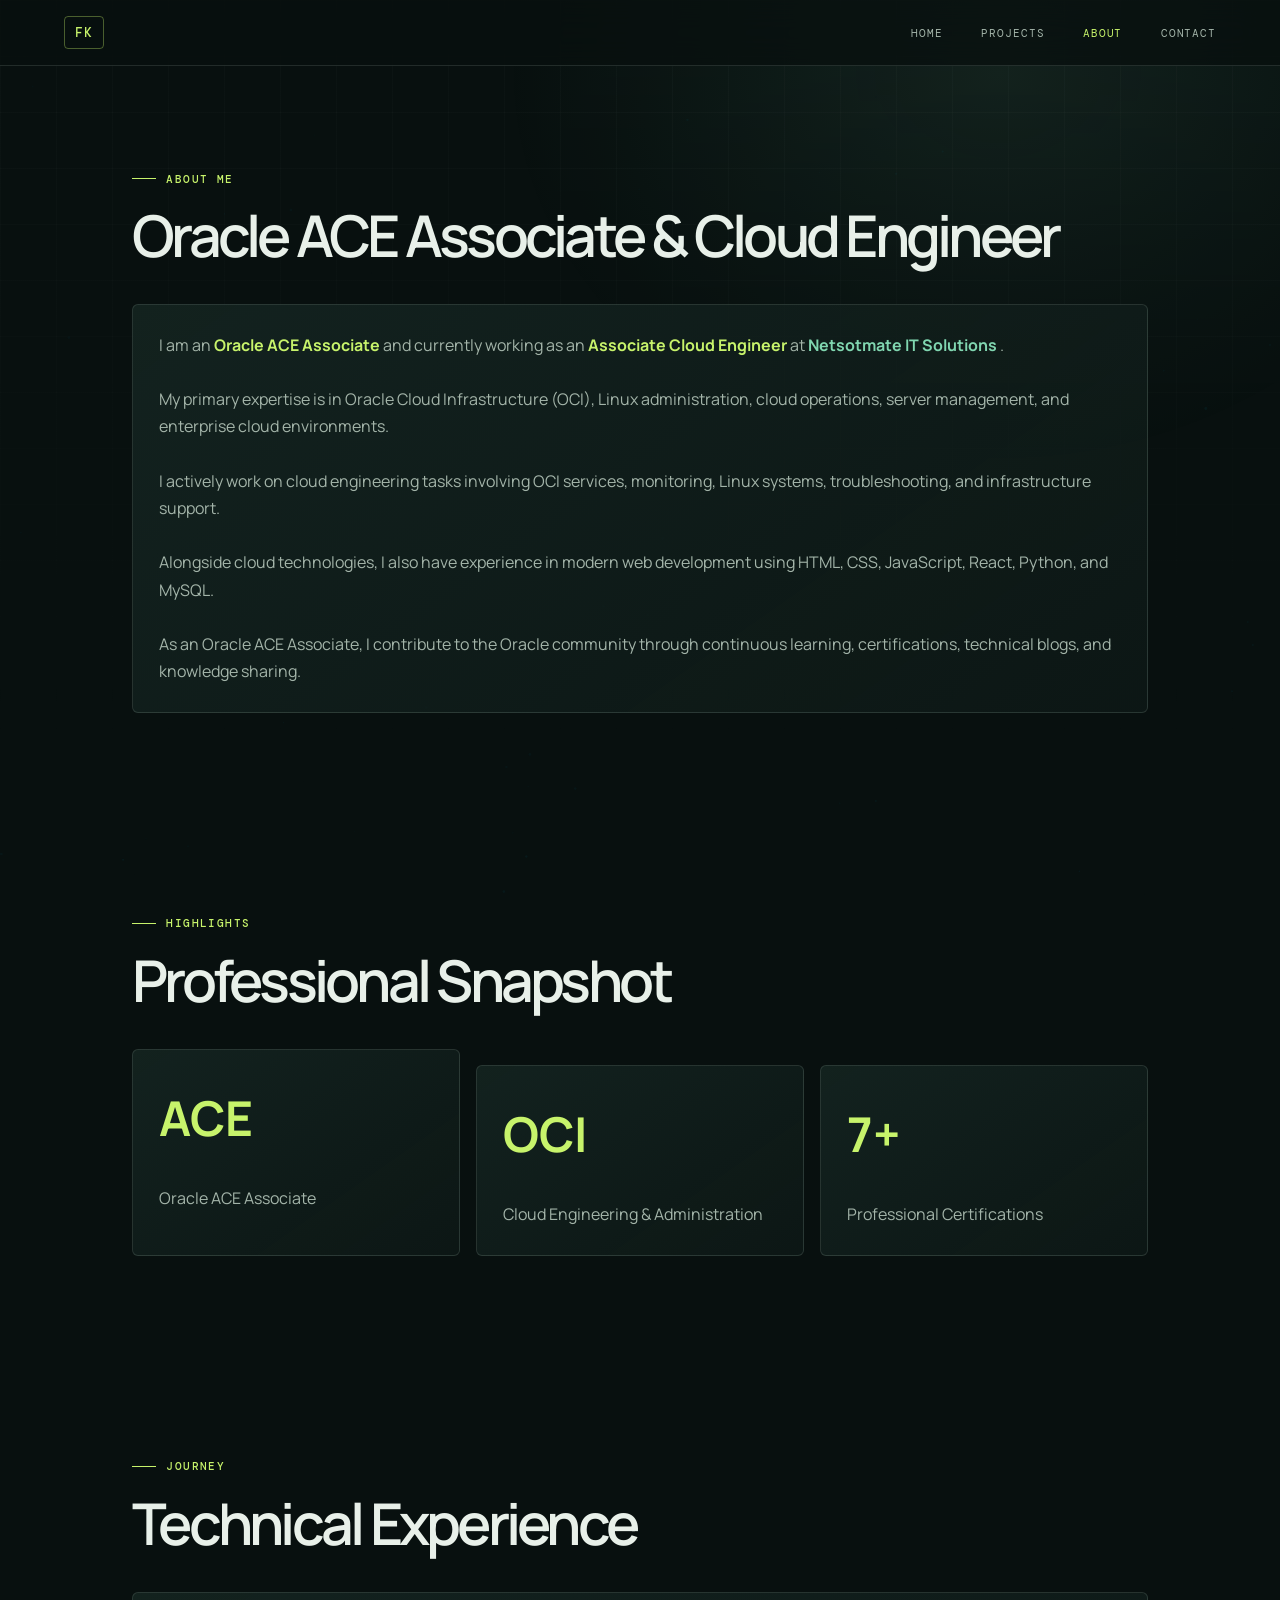
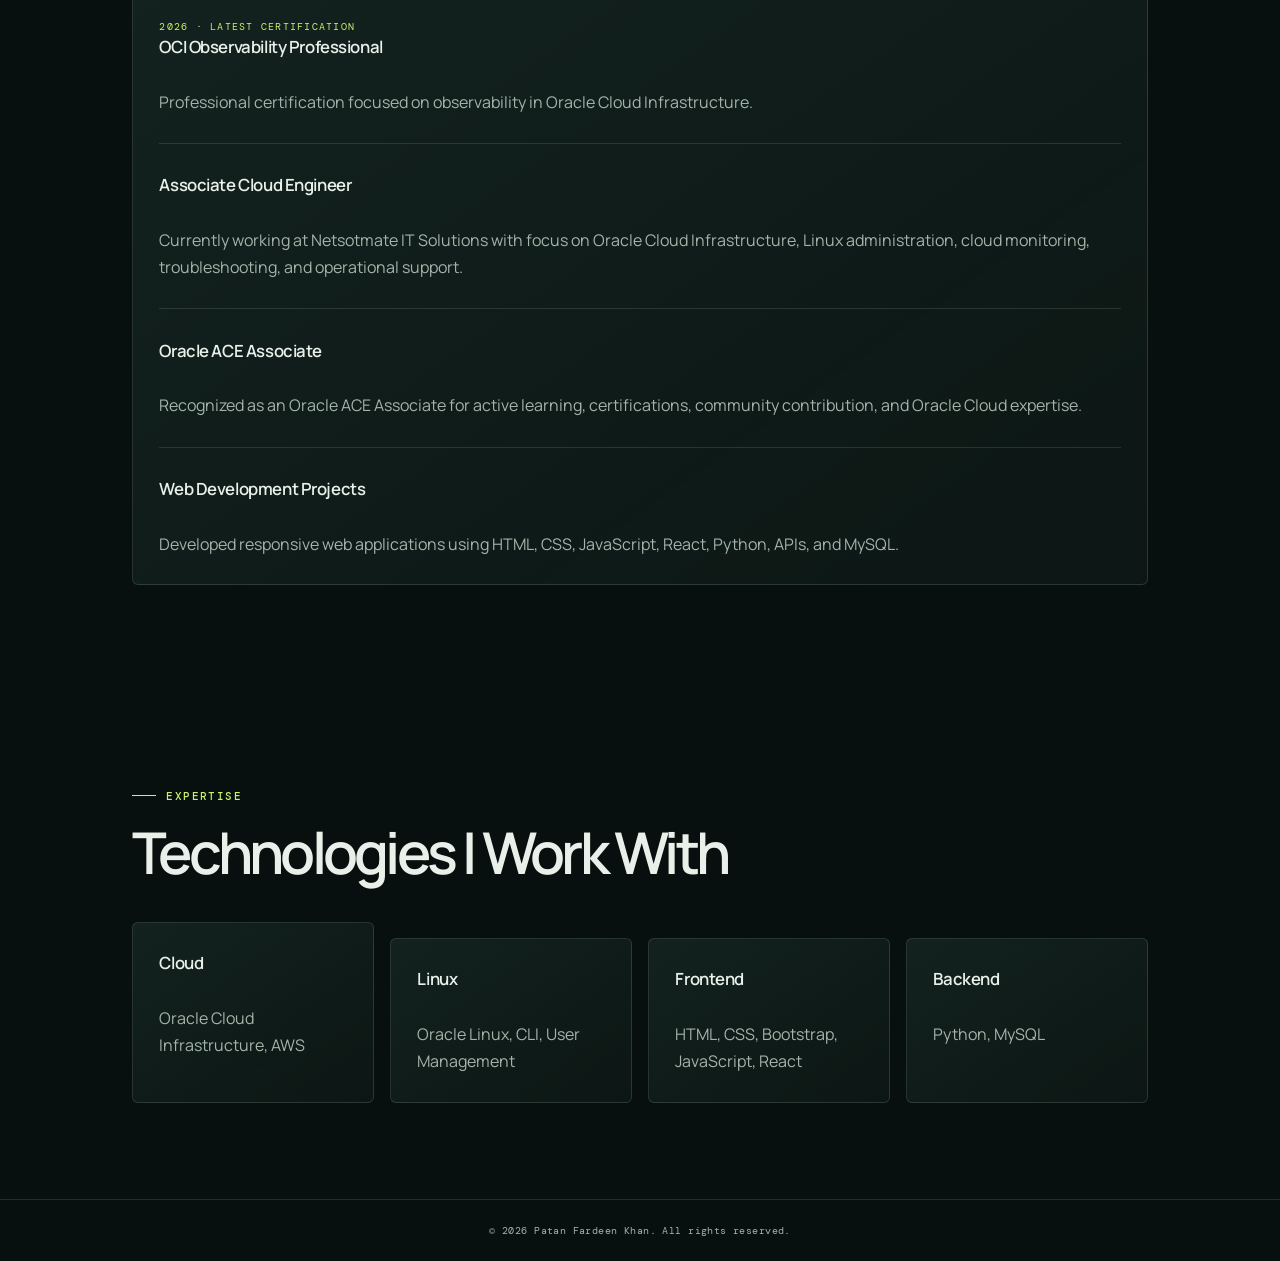
==== commit 31af1d21: "Load refreshed portfolio stylesheet" ====
--- a/about.html
+++ b/about.html
@@ -15,7 +15,7 @@
 
   <link href="https://fonts.googleapis.com/css2?family=Syne:wght@400;600;700;800&family=DM+Sans:wght@300;400;500;700&display=swap" rel="stylesheet">
 
-  <link rel="stylesheet" href="css/style.css?v=20260924">
+  <link rel="stylesheet" href="css/observability.css">
 
 </head>
 
--- a/css/observability.css
+++ b/css/observability.css
@@ -0,0 +1,14 @@
+@import url('https://fonts.googleapis.com/css2?family=DM+Mono:wght@400;500&family=Manrope:wght@400;500;600;700;800&display=swap');
+
+:root{--bg:#08100f;--panel:#101c1a;--panel2:#142320;--line:rgba(211,237,222,.13);--ink:#e8f0e9;--muted:#a3b4a9;--lime:#c7f36b;--mint:#80d6b0;--orange:#ff9d5c;--display:'Manrope',sans-serif;--mono:'DM Mono',monospace;--card:rgba(16,28,26,.88);--border:var(--line);--accent:var(--lime);--accent2:var(--mint)}
+*{box-sizing:border-box;margin:0;padding:0}html{scroll-behavior:smooth}body{min-height:100vh;background:var(--bg);color:var(--ink);font:16px/1.7 var(--display);overflow-x:hidden}body:before{content:"";position:fixed;inset:0;pointer-events:none;z-index:0;background:radial-gradient(ellipse at 78% 8%,rgba(128,214,176,.10),transparent 35%),linear-gradient(rgba(232,240,233,.025) 1px,transparent 1px),linear-gradient(90deg,rgba(232,240,233,.025) 1px,transparent 1px);background-size:auto,56px 56px,56px 56px;mask-image:linear-gradient(to bottom,black,transparent 85%)}
+#bg-canvas{position:fixed;inset:0;width:100%;height:100%;z-index:0;opacity:.12;pointer-events:none}header{position:fixed;inset:0 0 auto;z-index:10;display:flex;align-items:center;justify-content:space-between;padding:1rem max(5vw,24px);background:rgba(8,16,15,.78);backdrop-filter:blur(18px);border-bottom:1px solid var(--line)}.nav-logo{font:500 .8rem var(--mono);letter-spacing:.1em;color:var(--lime);border:1px solid rgba(199,243,107,.35);padding:.45rem .6rem;border-radius:4px}nav{display:flex;gap:clamp(1rem,3vw,2.5rem)}nav a{font:400 .7rem var(--mono);letter-spacing:.08em;text-transform:uppercase;text-decoration:none;color:var(--muted);transition:color .2s}nav a:hover,nav a.active{color:var(--lime)}main{position:relative;z-index:1}.section{position:relative;z-index:1;width:min(1080px,100%);margin:auto;padding:6rem 2rem}.section-label{display:inline-flex;align-items:center;gap:.65rem;color:var(--lime);font:500 .68rem var(--mono);letter-spacing:.13em;text-transform:uppercase;margin-bottom:1.15rem}.section-label:before{content:"";width:24px;height:1px;background:currentColor}.section-title{font-size:clamp(2rem,5vw,3.6rem);font-weight:600;letter-spacing:-.065em;line-height:1.08;margin-bottom:2.4rem}
+.hero{min-height:100svh;display:flex;align-items:center;justify-content:center;padding:8rem 2rem 5rem;position:relative}.hero:after{content:"01 / PROFILE";position:absolute;right:max(5vw,24px);bottom:2rem;color:rgba(232,240,233,.3);font: .65rem var(--mono);letter-spacing:.12em}.hero-inner{width:min(1080px,100%);display:grid;grid-template-columns:1.15fr .85fr;gap:4rem;align-items:center}.hero-text{position:relative}.hero-name{font-size:clamp(3.5rem,8vw,7rem);line-height:.91;letter-spacing:-.09em;font-weight:600;margin:.2rem 0 1.6rem}.hero-name .outline{display:block;color:transparent;-webkit-text-stroke:1px rgba(199,243,107,.8)}.hero-desc{max-width:560px;color:var(--muted);font-size:1.02rem;margin-bottom:2rem}.hero-desc strong{color:var(--ink);font-weight:600}.hero-ctas{display:flex;gap:.8rem;flex-wrap:wrap}.btn-primary,.btn-outline{display:inline-flex;align-items:center;justify-content:center;padding:.78rem 1.15rem;border-radius:4px;text-decoration:none;font:500 .72rem var(--mono);letter-spacing:.04em;transition:.2s}.btn-primary{background:var(--lime);color:#10170d}.btn-primary:hover{background:#dcffa0;transform:translateY(-2px)}.btn-outline{border:1px solid var(--line);color:var(--ink)}.btn-outline:hover{border-color:var(--lime);color:var(--lime)}.hero-visual{display:flex;justify-content:center;align-items:center;position:relative;min-height:410px}.profile-wrap{position:relative;width:min(310px,70vw);aspect-ratio:1;border:1px solid rgba(199,243,107,.45);padding:10px;border-radius:50%;box-shadow:0 0 0 16px rgba(199,243,107,.035),0 0 100px rgba(128,214,176,.12)}.profile-wrap:before{content:"CLOUD / OPS";position:absolute;right:-48px;top:36px;color:var(--lime);font: .6rem var(--mono);letter-spacing:.12em;writing-mode:vertical-rl}.profile-wrap:after{content:"";position:absolute;inset:-22px;border:1px dashed rgba(128,214,176,.25);border-radius:50%;animation:spin 48s linear infinite}.profile-pic{width:100%;height:100%;object-fit:cover;border-radius:50%;filter:saturate(.82)}
+.credential-strip{position:relative;z-index:1;width:min(1080px,calc(100% - 4rem));margin:-1.5rem auto 0;display:grid;grid-template-columns:1fr auto;gap:2rem;align-items:center;padding:1.5rem 1.8rem;border:1px solid rgba(199,243,107,.28);background:linear-gradient(115deg,rgba(199,243,107,.09),rgba(16,28,26,.82) 50%);border-radius:6px}.credential-kicker{font: .65rem var(--mono);letter-spacing:.12em;text-transform:uppercase;color:var(--lime)}.credential-strip h2{font-size:1.25rem;letter-spacing:-.03em;font-weight:600;margin:.25rem 0}.credential-strip p{color:var(--muted);font-size:.85rem}.credential-year{border-left:1px solid var(--line);padding-left:2rem;color:var(--lime);font:500 1.5rem var(--mono)}
+.card,.project-card{background:linear-gradient(145deg,rgba(20,35,32,.94),rgba(13,24,22,.85));border:1px solid var(--line);border-radius:6px;padding:1.65rem;transition:border-color .25s,transform .25s}.card:hover,.project-card:hover{border-color:rgba(199,243,107,.4);transform:translateY(-3px)}.card p,.project-card p{color:var(--muted)}.card h3,.project-card h3{font-size:1.05rem;font-weight:600;letter-spacing:-.025em}.project-grid{display:grid;grid-template-columns:repeat(auto-fit,minmax(230px,1fr));gap:1rem}.project-card{display:flex;flex-direction:column;min-height:210px}.project-card p{margin:.65rem 0 1.4rem;font-size:.9rem}.project-links{margin-top:auto;display:flex;gap:1rem}.project-links a{color:var(--lime);font: .68rem var(--mono);text-decoration:none}.project-links a:hover{text-decoration:underline}.section .card+.card{margin-top:1rem}hr{border:0;border-top:1px solid var(--line)}.credential-card{position:relative;overflow:hidden}.credential-card:after{content:"2026";position:absolute;right:1rem;bottom:-1.6rem;font:500 4rem var(--mono);color:rgba(199,243,107,.055)}
+.contact-section{min-height:100vh;display:flex;align-items:center;justify-content:center;padding:8rem 2rem 4rem;position:relative;z-index:1}.contact-wrapper{width:100%;max-width:720px}.contact-card{background:var(--card);border:1px solid var(--line);border-radius:6px;padding:clamp(1.5rem,5vw,3rem)}.contact-card h2{font-size:clamp(2rem,5vw,3.5rem);letter-spacing:-.07em;line-height:1.1;margin-bottom:1rem}.contact-card>p{color:var(--muted);margin-bottom:2rem}form{display:flex;flex-direction:column;gap:1rem}input,textarea{width:100%;background:rgba(255,255,255,.025);border:1px solid var(--line);padding:1rem;border-radius:4px;color:var(--ink);font:inherit;outline:none;transition:border-color .2s}input:focus,textarea:focus{border-color:var(--lime)}textarea{min-height:160px;resize:vertical}button{background:var(--lime);color:#10170d;border:0;padding:.95rem;border-radius:4px;font:500 .76rem var(--mono);cursor:pointer;transition:.2s}button:hover{background:#dcffa0}.form-feedback{margin-top:1rem;text-align:center}.contact-email{margin-top:2rem;text-align:center;color:var(--muted);font-size:.85rem}.contact-email a{color:var(--lime);text-decoration:none}.contact-email a:hover{text-decoration:underline}
+footer{position:relative;z-index:1;border-top:1px solid var(--line);padding:1.5rem 2rem;text-align:center;color:var(--muted);font:.65rem var(--mono);letter-spacing:.04em}.reveal{opacity:0;transform:translateY(20px);transition:opacity .7s ease,transform .7s ease}.reveal.visible{opacity:1;transform:translateY(0)}@keyframes spin{to{transform:rotate(360deg)}}
+@media(max-width:760px){header{padding:.85rem 1.1rem}nav{gap:.8rem}nav a{font-size:.61rem}.hero{padding:7rem 1.4rem 4rem;min-height:auto}.hero-inner{grid-template-columns:1fr;gap:2rem;text-align:center}.hero-text{grid-row:1}.hero-visual{grid-row:2;min-height:290px}.hero-name{font-size:clamp(3.4rem,16vw,6rem)}.hero-desc{margin-inline:auto}.hero-ctas{justify-content:center}.profile-wrap{width:220px}.section{padding:4rem 1.35rem}.credential-strip{width:calc(100% - 2.7rem);grid-template-columns:1fr auto;gap:1rem;padding:1.2rem}.credential-year{padding-left:1rem}.project-grid{grid-template-columns:1fr 1fr}.hero:after{display:none}}
+@media(max-width:480px){nav{gap:.55rem}nav a{font-size:.55rem;letter-spacing:.04em}.project-grid{grid-template-columns:1fr}.credential-strip h2{font-size:1rem}.credential-strip p{font-size:.76rem}.credential-year{font-size:1.2rem}.profile-wrap{width:190px}.section-title{margin-bottom:1.7rem}}
+@media(prefers-reduced-motion:reduce){*,*:before,*:after{scroll-behavior:auto!important;animation-duration:.01ms!important;transition-duration:.01ms!important}}
+
